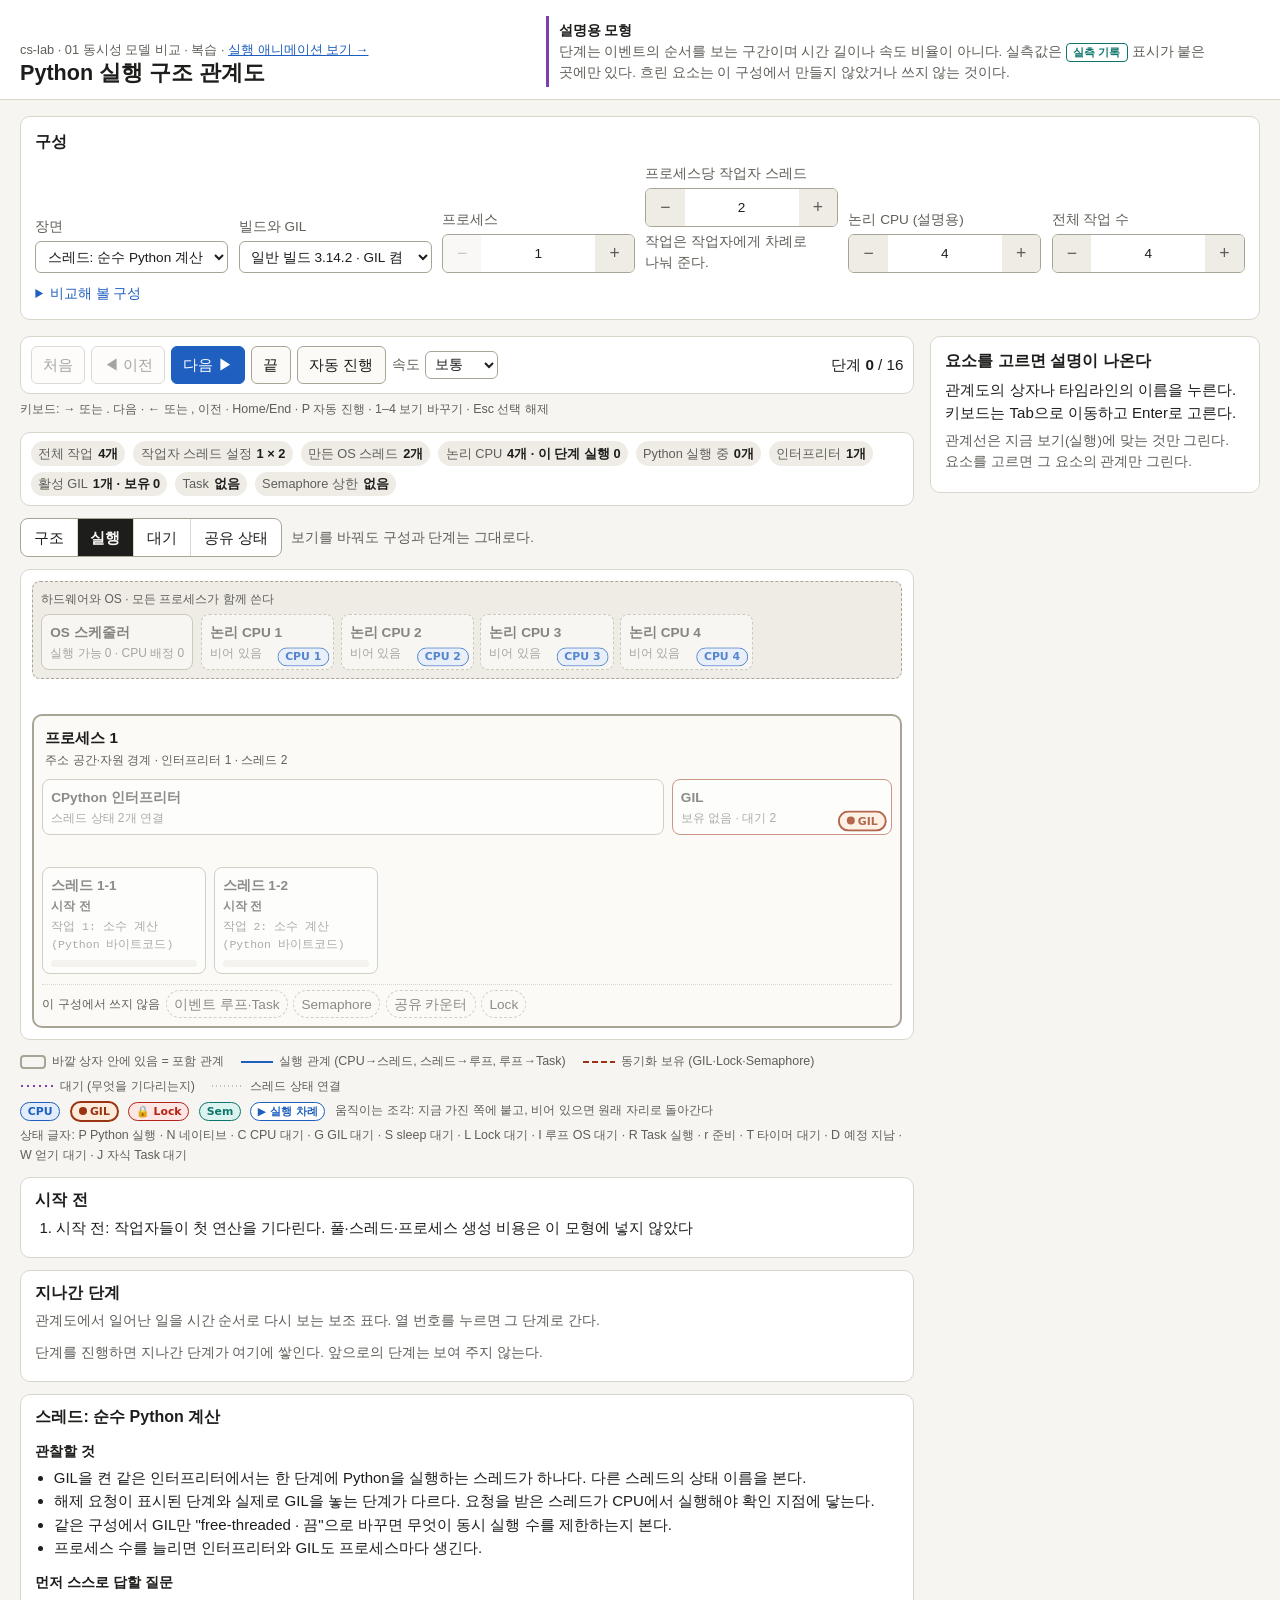
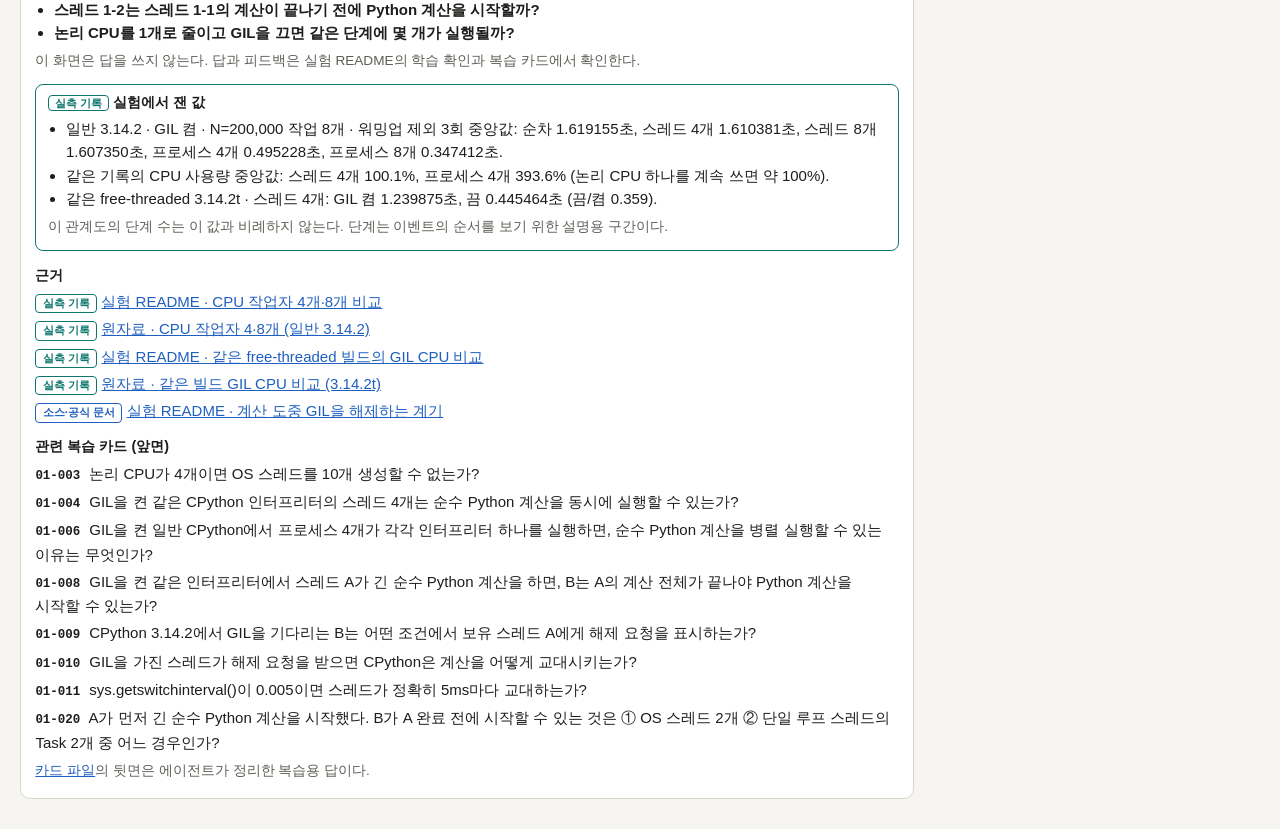
==== docs/01-concurrency-models/index.html @ d63d5c8b "01: 복습 화면을 GitHub Pages로 여는 docs 폴더 추가 - docs/01-concurrency-models/에 세 화면(관계도 시험판, 실행 애니메이션, 자세한 설명" ====
<!doctype html>
<html lang="ko">
<head>
<meta charset="utf-8">
<meta name="viewport" content="width=device-width, initial-scale=1">
<title>Python 실행 구조 관계도</title>
<meta name="description" content="01 동시성 실험 복습용 설명 모형: 프로세스·인터프리터·OS 스레드·논리 CPU·GIL·이벤트 루프·Task·공유 객체·Lock·Semaphore의 관계와 실행·대기 상태">
<link rel="stylesheet" href="styles.css">
</head>
<body data-lens="exec">
<a class="skip" href="#diagramWrap">관계도로 건너뛰기</a>
<header class="top">
  <div>
    <p class="eyebrow">cs-lab · 01 동시성 모델 비교 · 복습 · <a href="viz.html">실행 애니메이션 보기 →</a></p>
    <h1>Python 실행 구조 관계도</h1>
  </div>
  <p class="notice" id="ghost-note"><strong>설명용 모형</strong>단계는 이벤트의 순서를 보는 구간이며 시간 길이나 속도 비율이 아니다. 실측값은 <span class="tag t-measured">실측 기록</span> 표시가 붙은 곳에만 있다. 흐린 요소는 이 구성에서 만들지 않았거나 쓰지 않는 것이다.</p>
</header>

<main class="layout">
  <section class="controls" aria-labelledby="controlsHead">
    <h2 id="controlsHead">구성</h2>
    <label class="field">장면
      <select id="scenario" data-cfg="scenario"></select>
    </label>
    <label class="field">빌드와 GIL
      <select id="gil" data-cfg="gil"></select>
    </label>
    <div class="field num">
      <span id="lbl-processes">프로세스</span>
      <div class="stepper" role="group" aria-labelledby="lbl-processes">
        <button type="button" data-stepper="processes" data-delta="-1" aria-label="프로세스 줄이기">−</button>
        <input id="processes" data-cfg="processes" type="number" inputmode="numeric" aria-labelledby="lbl-processes">
        <button type="button" data-stepper="processes" data-delta="1" aria-label="프로세스 늘리기">+</button>
      </div>
    </div>
    <div class="field num">
      <span id="lbl-threads">프로세스당 작업자 스레드</span>
      <div class="stepper" role="group" aria-labelledby="lbl-threads">
        <button type="button" data-stepper="threads" data-delta="-1" aria-label="스레드 줄이기">−</button>
        <input id="threads" data-cfg="threads" type="number" inputmode="numeric" aria-labelledby="lbl-threads">
        <button type="button" data-stepper="threads" data-delta="1" aria-label="스레드 늘리기">+</button>
      </div>
      <small id="threadsNote" class="muted"></small>
    </div>
    <div class="field num">
      <span id="lbl-cpus">논리 CPU (설명용)</span>
      <div class="stepper" role="group" aria-labelledby="lbl-cpus">
        <button type="button" data-stepper="cpus" data-delta="-1" aria-label="CPU 줄이기">−</button>
        <input id="cpus" data-cfg="cpus" type="number" inputmode="numeric" aria-labelledby="lbl-cpus">
        <button type="button" data-stepper="cpus" data-delta="1" aria-label="CPU 늘리기">+</button>
      </div>
    </div>
    <div class="field num" data-field="jobs">
      <span id="lbl-jobs">전체 작업 수</span>
      <div class="stepper" role="group" aria-labelledby="lbl-jobs">
        <button type="button" data-stepper="jobs" data-delta="-1" aria-label="작업 줄이기">−</button>
        <input id="jobs" data-cfg="jobs" type="number" inputmode="numeric" aria-labelledby="lbl-jobs">
        <button type="button" data-stepper="jobs" data-delta="1" aria-label="작업 늘리기">+</button>
      </div>
    </div>
    <div class="field num" data-field="semaphore">
      <span id="lbl-semaphore">Semaphore 상한</span>
      <div class="stepper" role="group" aria-labelledby="lbl-semaphore">
        <button type="button" data-stepper="semaphore" data-delta="-1" aria-label="상한 줄이기">−</button>
        <input id="semaphore" data-cfg="semaphore" type="number" inputmode="numeric" aria-labelledby="lbl-semaphore">
        <button type="button" data-stepper="semaphore" data-delta="1" aria-label="상한 늘리기">+</button>
      </div>
    </div>
    <label class="field" data-field="loopAction">Task A의 코드
      <select id="loopAction" data-cfg="loopAction"></select>
    </label>
    <label class="field" data-field="lockScope">Lock 범위
      <select id="lockScope" data-cfg="lockScope"></select>
    </label>
    <label class="field check" data-field="yieldBetween">
      <input id="yieldBetween" data-cfg="yieldBetween" type="checkbox"> 읽기와 쓰기 사이에 time.sleep(0)
    </label>
    <details class="presets">
      <summary>비교해 볼 구성</summary>
      <div class="preset-list">
        <button type="button" data-preset='{"scenario":"py","gil":"default-on","processes":1,"threads":2,"jobs":4}'>GIL 켬 · 스레드 2개 · Python 계산</button>
        <button type="button" data-preset='{"scenario":"py","gil":"ft-off","processes":1,"threads":4,"cpus":2,"jobs":4}'>GIL 끔 · 스레드 4개 · CPU 2개</button>
        <button type="button" data-preset='{"scenario":"py","gil":"default-on","processes":2,"threads":1,"jobs":4}'>프로세스 2개 · 각자 GIL</button>
        <button type="button" data-preset='{"scenario":"native","gil":"default-on","threads":3,"cpus":2,"jobs":3}'>네이티브 계산 · CPU 2개</button>
        <button type="button" data-preset='{"scenario":"tsleep","threads":4,"cpus":1,"jobs":8}'>time.sleep() · 스레드 4개 · CPU 1개</button>
        <button type="button" data-preset='{"scenario":"sem","jobs":6,"semaphore":2}'>Task 6개 · Semaphore 2</button>
        <button type="button" data-preset='{"scenario":"loop","loopAction":"blocking"}'>루프 안 time.sleep()</button>
        <button type="button" data-preset='{"scenario":"loop","loopAction":"cpu","gil":"ft-off"}'>GIL 끔 · 루프 안 CPU 계산</button>
        <button type="button" data-preset='{"scenario":"counter","lockScope":"write"}'>카운터 · 쓰기만 Lock</button>
        <button type="button" data-preset='{"scenario":"counter","processes":2,"lockScope":"full"}'>카운터 · 프로세스 2개</button>
      </div>
    </details>
  </section>

  <section class="stage" aria-label="관계도와 진행">
    <div class="playbar" role="group" aria-label="단계 진행">
      <button type="button" id="first" aria-label="처음 단계">처음</button>
      <button type="button" id="prev" aria-label="이전 단계">◀ 이전</button>
      <button type="button" id="next" class="primary" aria-label="다음 단계">다음 ▶</button>
      <button type="button" id="last" aria-label="마지막 단계">끝</button>
      <button type="button" id="play" aria-pressed="false">자동 진행</button>
      <label class="speed">속도
        <select id="speed">
          <option value="1600">느리게</option>
          <option value="900" selected>보통</option>
          <option value="450">빠르게</option>
        </select>
      </label>
      <p class="stepinfo" aria-hidden="true">단계 <b id="stepNum">0</b> / <span id="stepMax">0</span></p>
    </div>
    <p class="keys muted">키보드: → 또는 . 다음 · ← 또는 , 이전 · Home/End · P 자동 진행 · 1–4 보기 바꾸기 · Esc 선택 해제</p>

    <dl class="counts" id="counts" aria-label="개수"></dl>

    <div class="lens-row">
      <div id="lenses" role="group" aria-label="보기">
        <button type="button" data-lens="structure" aria-pressed="false">구조</button>
        <button type="button" data-lens="exec" aria-pressed="true">실행</button>
        <button type="button" data-lens="wait" aria-pressed="false">대기</button>
        <button type="button" data-lens="shared" aria-pressed="false">공유 상태</button>
      </div>
      <p class="muted lens-help">보기를 바꿔도 구성과 단계는 그대로다.</p>
    </div>

    <div class="diagram-wrap" id="diagramWrap" tabindex="-1">
      <div id="diagram"></div>
      <svg id="links" aria-hidden="true"></svg>
      <div id="tokens" aria-hidden="true"></div>
    </div>

    <ul class="legend" aria-label="범례">
      <li><span class="box-sample"></span>바깥 상자 안에 있음 = 포함 관계</li>
      <li><svg width="34" height="10" aria-hidden="true"><path class="rel exec" d="M1,5 L33,5"/></svg>실행 관계 (CPU→스레드, 스레드→루프, 루프→Task)</li>
      <li><svg width="34" height="10" aria-hidden="true"><path class="rel sync" d="M1,5 L33,5"/></svg>동기화 보유 (GIL·Lock·Semaphore)</li>
      <li><svg width="34" height="10" aria-hidden="true"><path class="rel sync wait" d="M1,5 L33,5"/></svg>대기 (무엇을 기다리는지)</li>
      <li><svg width="34" height="10" aria-hidden="true"><path class="rel struct" d="M1,5 L33,5"/></svg>스레드 상태 연결</li>
      <li class="tokens-key"><span class="token tk-cpu static">CPU</span><span class="token tk-gil static">GIL</span><span class="token tk-lock static">🔒 Lock</span><span class="token tk-slot static">Sem</span><span class="token tk-turn static">▶ 실행 차례</span>움직이는 조각: 지금 가진 쪽에 붙고, 비어 있으면 원래 자리로 돌아간다</li>
      <li class="codes">상태 글자: P Python 실행 · N 네이티브 · C CPU 대기 · G GIL 대기 · S sleep 대기 · L Lock 대기 · I 루프 OS 대기 · R Task 실행 · r 준비 · T 타이머 대기 · D 예정 지남 · W 얻기 대기 · J 자식 Task 대기</li>
    </ul>

    <section class="now" aria-labelledby="eventsHead">
      <h2 id="eventsHead">시작 전</h2>
      <ol id="events"></ol>
      <p id="endNote" class="end-note" hidden></p>
    </section>

    <section class="timeline-box" aria-labelledby="tlHead">
      <h2 id="tlHead">지나간 단계</h2>
      <p class="muted">관계도에서 일어난 일을 시간 순서로 다시 보는 보조 표다. 열 번호를 누르면 그 단계로 간다.</p>
      <div id="timeline" class="timeline"></div>
    </section>

    <section class="guide" id="guide" aria-label="장면 안내"></section>
  </section>

  <aside class="details" id="details" aria-label="요소 설명"></aside>
</main>
<p id="live" class="sr" aria-live="polite"></p>
<script src="model.js"></script>
<script src="content.js"></script>
<script src="app.js"></script>
</body>
</html>
---- docs/01-concurrency-models/styles.css ----
:root {
  --bg: #f6f5f1;
  --panel: #ffffff;
  --ink: #1d1d1b;
  --muted: #5f5e58;
  --line: #d9d6cc;
  --line-strong: #a9a596;
  --accent: #1f5fbf;
  --focus: #c2410c;
  --zone: #eeece5;
  --proc: #fbfaf7;
  --run: #1f5fbf;      --run-bg: #e3ecfb;
  --native: #0f766e;   --native-bg: #dcf3ef;
  --cpuwait: #a15c00;  --cpuwait-bg: #fbefd9;
  --gilwait: #7b3fb3;  --gilwait-bg: #f1e7fb;
  --sleep: #4b5563;    --sleep-bg: #e8eaee;
  --lockwait: #b42318; --lockwait-bg: #fde7e4;
  --done: #8b897f;
  --gil: #9a3412;      --gil-bg: #fdebdc;
  --sync: #9a3412;
  --struct: #8b897f;
  --measured: #0f766e;
  --source: #1f5fbf;
  --record: #6b5d00;
  --model: #7b3fb3;
  color-scheme: light;
}
@media (prefers-color-scheme: dark) {
  :root:not([data-theme="light"]) {
    --bg: #161614; --panel: #1f1f1c; --ink: #ecebe6; --muted: #a8a69d; --line: #3a3934; --line-strong: #5d5b53;
    --accent: #7fb0ff; --focus: #fb923c; --zone: #262622; --proc: #1b1b19;
    --run: #8db8ff; --run-bg: #1c2b44; --native: #5eead4; --native-bg: #123630; --cpuwait: #fbbf24; --cpuwait-bg: #3a2c0e;
    --gilwait: #c4a1f0; --gilwait-bg: #2e2140; --sleep: #b6bcc6; --sleep-bg: #2a2d33; --lockwait: #fca5a5; --lockwait-bg: #3d1d1a;
    --done: #8a887f; --gil: #fdba74; --gil-bg: #3b2414; --sync: #fdba74; --struct: #7d7b72;
    --measured: #5eead4; --source: #8db8ff; --record: #e5d36a; --model: #c4a1f0;
    color-scheme: dark;
  }
}
:root[data-theme="dark"] {
  --bg: #161614; --panel: #1f1f1c; --ink: #ecebe6; --muted: #a8a69d; --line: #3a3934; --line-strong: #5d5b53;
  --accent: #7fb0ff; --focus: #fb923c; --zone: #262622; --proc: #1b1b19;
  --run: #8db8ff; --run-bg: #1c2b44; --native: #5eead4; --native-bg: #123630; --cpuwait: #fbbf24; --cpuwait-bg: #3a2c0e;
  --gilwait: #c4a1f0; --gilwait-bg: #2e2140; --sleep: #b6bcc6; --sleep-bg: #2a2d33; --lockwait: #fca5a5; --lockwait-bg: #3d1d1a;
  --done: #8a887f; --gil: #fdba74; --gil-bg: #3b2414; --sync: #fdba74; --struct: #7d7b72;
  --measured: #5eead4; --source: #8db8ff; --record: #e5d36a; --model: #c4a1f0;
  color-scheme: dark;
}

* { box-sizing: border-box; }
[hidden] { display: none !important; }
html { -webkit-text-size-adjust: 100%; }
body {
  margin: 0;
  background: var(--bg);
  color: var(--ink);
  font: 15px/1.55 -apple-system, BlinkMacSystemFont, "Apple SD Gothic Neo", "Pretendard", "Noto Sans KR", "Segoe UI", sans-serif;
  word-break: keep-all;
  overflow-wrap: anywhere;
}
h1, h2, h3 { line-height: 1.3; margin: 0; }
h2 { font-size: 1rem; }
h3 { font-size: .9rem; margin-top: .9rem; }
p { margin: .35rem 0; }
ul, ol { margin: .35rem 0; padding-left: 1.15rem; }
a { color: var(--accent); }
code, pre { font-family: ui-monospace, SFMono-Regular, Menlo, Consolas, monospace; font-size: .8rem; }
pre { background: var(--zone); border: 1px solid var(--line); border-radius: 6px; padding: .6rem .7rem; overflow-x: auto; white-space: pre; }
.muted { color: var(--muted); font-size: .85rem; }
.sr { position: absolute; width: 1px; height: 1px; overflow: hidden; clip: rect(0 0 0 0); white-space: nowrap; }
.skip { position: absolute; left: -999px; top: 0; background: var(--panel); padding: .4rem .7rem; z-index: 10; }
.skip:focus { left: 8px; }
button, select, input { font: inherit; color: inherit; }
button { cursor: pointer; }
:focus-visible { outline: 3px solid var(--focus); outline-offset: 2px; }

.top {
  display: grid; grid-template-columns: minmax(0, 1fr) minmax(0, 1.4fr); gap: 1rem; align-items: end;
  padding: 1rem 1.25rem .75rem; border-bottom: 1px solid var(--line); background: var(--panel);
}
.eyebrow { margin: 0; color: var(--muted); font-size: .8rem; }
.top h1 { font-size: 1.35rem; }
.notice { margin: 0; font-size: .85rem; color: var(--muted); border-left: 3px solid var(--model); padding: .25rem .6rem; }
.notice strong { display: block; color: var(--ink); }

.layout {
  display: grid; grid-template-columns: 250px minmax(0, 1fr) 360px; gap: 1rem;
  padding: 1rem 1.25rem 2rem; align-items: start;
}
.controls, .details, .stage > section, .playbar, .counts, .diagram-wrap {
  background: var(--panel); border: 1px solid var(--line); border-radius: 10px;
}
.controls { padding: .9rem; position: sticky; top: .75rem; display: grid; gap: .65rem; }
.field { display: grid; gap: .25rem; font-size: .85rem; color: var(--muted); }
.field select { width: 100%; padding: .4rem .45rem; border: 1px solid var(--line-strong); border-radius: 6px; background: var(--panel); color: var(--ink); }
.field.check { display: flex; align-items: center; gap: .45rem; color: var(--ink); }
.field.check input { width: 1.1rem; height: 1.1rem; }
.stepper { display: grid; grid-template-columns: 2.4rem minmax(0, 1fr) 2.4rem; border: 1px solid var(--line-strong); border-radius: 6px; overflow: hidden; }
.stepper button { border: 0; background: var(--zone); min-height: 2.3rem; font-size: 1.1rem; }
.stepper button:disabled { opacity: .35; cursor: default; }
.stepper input { border: 0; text-align: center; background: var(--panel); color: var(--ink); min-width: 0; -moz-appearance: textfield; }
.stepper input::-webkit-inner-spin-button { -webkit-appearance: none; }
.presets summary { cursor: pointer; font-size: .85rem; color: var(--accent); }
.preset-list { display: grid; gap: .3rem; margin-top: .4rem; }
.preset-list button { text-align: left; border: 1px solid var(--line); background: var(--proc); border-radius: 6px; padding: .35rem .5rem; font-size: .8rem; }

.stage { display: grid; gap: .75rem; min-width: 0; }
.playbar { display: flex; flex-wrap: wrap; gap: .4rem; align-items: center; padding: .55rem .6rem; }
.playbar button { border: 1px solid var(--line-strong); background: var(--proc); border-radius: 6px; padding: .4rem .7rem; min-height: 2.4rem; }
.playbar button.primary { background: var(--accent); color: #fff; border-color: var(--accent); }
:root[data-theme="dark"] .playbar button.primary { color: #111; }
@media (prefers-color-scheme: dark) { :root:not([data-theme="light"]) .playbar button.primary { color: #111; } }
.playbar button:disabled { opacity: .4; cursor: default; }
.playbar button[aria-pressed="true"] { background: var(--cpuwait-bg); border-color: var(--cpuwait); }
.speed { display: flex; align-items: center; gap: .3rem; font-size: .85rem; color: var(--muted); }
.speed select { padding: .3rem; border-radius: 6px; border: 1px solid var(--line-strong); background: var(--panel); color: var(--ink); }
.stepinfo { margin: 0 0 0 auto; font-size: .95rem; }
.keys { margin: -.35rem 0 0; font-size: .78rem; }

.counts { display: flex; flex-wrap: wrap; gap: .35rem .5rem; margin: 0; padding: .55rem .6rem; }
.count { display: flex; gap: .3rem; align-items: baseline; padding: .15rem .45rem; border-radius: 999px; background: var(--zone); font-size: .8rem; }
.count dt { color: var(--muted); }
.count dd { margin: 0; font-weight: 600; }

.lens-row { display: flex; flex-wrap: wrap; align-items: center; gap: .6rem; }
#lenses { display: inline-flex; border: 1px solid var(--line-strong); border-radius: 8px; overflow: hidden; background: var(--panel); }
#lenses button { border: 0; border-right: 1px solid var(--line); background: transparent; padding: .4rem .8rem; min-height: 2.3rem; }
#lenses button:last-child { border-right: 0; }
#lenses button[aria-pressed="true"] { background: var(--ink); color: var(--bg); font-weight: 600; }
.lens-help { margin: 0; }

.diagram-wrap { position: relative; padding: .7rem; overflow: hidden; }
#links { position: absolute; inset: 0; pointer-events: none; overflow: visible; }
.zone-label { font-size: .75rem; color: var(--muted); margin-bottom: .35rem; }
.hw { border: 1px dashed var(--line-strong); border-radius: 8px; padding: .5rem; background: var(--zone); }
.hw-row { display: flex; flex-wrap: wrap; gap: .5rem; align-items: stretch; }
.cpu-row { display: grid; grid-template-columns: repeat(auto-fill, minmax(118px, 1fr)); gap: .4rem; flex: 1 1 360px; }
.procs { display: grid; gap: .8rem; margin-top: 2.2rem; grid-template-columns: repeat(auto-fit, minmax(300px, 1fr)); }
.procs-1 { grid-template-columns: 1fr; }
.proc { border: 2px solid var(--line-strong); border-radius: 10px; background: var(--proc); padding: .5rem; position: relative; }
.proc-body { display: grid; gap: .6rem; margin-top: .5rem; }
.runtime-row { display: flex; flex-wrap: wrap; gap: .5rem; }
.threads { display: grid; grid-template-columns: repeat(auto-fill, minmax(150px, 1fr)); gap: .45rem; margin-top: 1.4rem; }
.loop-box, .shared-box { border: 1px dashed var(--line-strong); border-radius: 8px; padding: .45rem; display: grid; gap: .45rem; margin-top: 1rem; }
.tasks { display: grid; grid-template-columns: repeat(auto-fill, minmax(150px, 1fr)); gap: .4rem; }
.shared-box { grid-template-columns: repeat(auto-fit, minmax(180px, 1fr)); }
.ghost-row { display: flex; flex-wrap: wrap; gap: .35rem; align-items: center; padding-top: .35rem; border-top: 1px dotted var(--line); }
.ghost-label { font-size: .75rem; color: var(--muted); }

.el {
  position: relative; z-index: 1;
  display: grid; gap: .1rem; text-align: left; align-content: start;
  border: 1.5px solid var(--line-strong); border-radius: 8px; background: var(--panel);
  padding: .4rem .5rem; min-height: 2.6rem; color: var(--ink);
  transition: opacity .2s, box-shadow .2s, border-color .2s;
}
.reduce-motion .el { transition: none; }
.el-type { font-weight: 650; font-size: .85rem; display: flex; gap: .35rem; align-items: center; }
.el-sub { font-size: .75rem; color: var(--muted); }
.el-sub.op { font-family: ui-monospace, SFMono-Regular, Menlo, monospace; font-size: .72rem; }
.el-state { font-size: .78rem; font-weight: 600; }
.code { display: inline-grid; place-items: center; min-width: 1.25rem; height: 1.25rem; border-radius: 4px; background: var(--zone); font-family: ui-monospace, Menlo, monospace; font-size: .75rem; }
.code:empty { display: none; }
.badges { display: flex; flex-wrap: wrap; gap: .2rem; margin-top: .15rem; }
.badge { font-size: .68rem; padding: 0 .35rem; border-radius: 999px; border: 1px solid currentColor; }
.b-cpu { color: var(--run); }
.b-gil { color: var(--gil); background: var(--gil-bg); }
.b-req { color: var(--lockwait); border-style: dashed; }
.b-loop { color: var(--muted); }
.b-sem { color: var(--native); }
.proc-head { width: 100%; border: 0; background: transparent; padding: .1rem .2rem; min-height: auto; }
.proc-head .el-type { font-size: .95rem; }
.sched { min-width: 150px; }
.cpu.busy { border-color: var(--run); background: var(--run-bg); }
.cpu.idle { border-style: dashed; }
.interp { flex: 1 1 200px; }
.gil { flex: 0 1 220px; border-color: var(--gil); }
.gil.held { background: var(--gil-bg); }
.loop { border-color: var(--native); }
.sem { border-color: var(--native); }
.counter { border-color: var(--accent); }
.counter.wrong { border-color: var(--lockwait); background: var(--lockwait-bg); }
.lock { border-color: var(--sync); }
.lock.held { background: var(--gil-bg); }

.act-run-py { border-color: var(--run); background: var(--run-bg); }
.act-run-py .el-state, .act-run-py .code { color: var(--run); }
.act-run-native { border-color: var(--native); background: var(--native-bg); }
.act-run-native .el-state { color: var(--native); }
.act-cpu-wait { border-color: var(--cpuwait); border-style: dashed; }
.act-cpu-wait .el-state { color: var(--cpuwait); }
.act-gil-wait { border-color: var(--gilwait); border-style: dashed; background: var(--gilwait-bg); }
.act-gil-wait .el-state { color: var(--gilwait); }
.act-os-sleep, .act-loop-idle { border-color: var(--sleep); border-style: dotted; background: var(--sleep-bg); }
.act-lock-wait { border-color: var(--lockwait); border-style: dashed; background: var(--lockwait-bg); }
.act-lock-wait .el-state { color: var(--lockwait); }
.act-done { opacity: .6; }
.task { border-radius: 14px; }
.st-running { border-color: var(--run); background: var(--run-bg); }
.st-ready { border-color: var(--cpuwait); border-style: dashed; }
.st-wait-timer, .st-wait-children { border-style: dotted; background: var(--sleep-bg); }
.st-timer-due { border-color: var(--lockwait); border-style: dashed; background: var(--lockwait-bg); }
.st-wait-sem { border-color: var(--gilwait); border-style: dashed; background: var(--gilwait-bg); }
.st-done { opacity: .6; }
.ghost, .pending { opacity: .42; border-style: dashed; background: transparent; }
.ghost.mini { min-height: auto; padding: .15rem .45rem; border-radius: 999px; }
.ghost .el-type, .pending .el-type { font-weight: 500; }

.el.is-selected { box-shadow: 0 0 0 3px var(--focus); opacity: 1; }
.el.is-related { box-shadow: 0 0 0 2px var(--accent); opacity: 1; }
body[data-lens="exec"] #diagram .el:not(.lens-focus):not(.is-selected):not(.is-related):not(.proc-head),
body[data-lens="wait"] #diagram .el:not(.lens-focus):not(.is-selected):not(.is-related):not(.proc-head),
body[data-lens="shared"] #diagram .el:not(.lens-focus):not(.is-selected):not(.is-related):not(.proc-head) { opacity: .5; }
body[data-lens] #diagram .ghost:not(.is-selected) { opacity: .32; }
.lens-focus { box-shadow: 0 1px 0 0 var(--line-strong), 0 0 0 1px var(--ink); }
body[data-lens="structure"] .proc { border-width: 3px; }
body[data-lens="structure"] .proc::after { content: "포함: 인터프리터 · GIL · 스레드 · (루프·Task) · 공유 객체"; position: absolute; right: .6rem; top: .55rem; font-size: .7rem; color: var(--muted); }

.rel { fill: none; stroke-width: 2; }
.rel.exec { stroke: var(--run); }
.rel.sync { stroke: var(--sync); stroke-dasharray: 6 3; }
.rel.wait { stroke-dasharray: 2 4; stroke-width: 2; }
.rel.exec.wait { stroke: var(--cpuwait); }
.rel.sync.wait { stroke: var(--gilwait); }
.rel.struct { stroke: var(--struct); stroke-width: 1.2; stroke-dasharray: 1 3; }
.rel.access { stroke: var(--accent); stroke-width: 1.3; stroke-dasharray: 4 3; }
.mk path { fill: var(--muted); }
.mk.exec path { fill: var(--run); }
.mk.sync path { fill: var(--sync); }
.mk.access path { fill: var(--accent); }

.legend { list-style: none; padding: 0; margin: 0; display: flex; flex-wrap: wrap; gap: .3rem 1rem; font-size: .78rem; color: var(--muted); }
.legend li { display: flex; align-items: center; gap: .35rem; }
.legend .codes { flex-basis: 100%; }
.box-sample { width: 26px; height: 14px; border: 2px solid var(--line-strong); border-radius: 4px; display: inline-block; }

.now, .timeline-box, .guide { padding: .75rem .9rem; }
#events { padding-left: 1.3rem; }
.ev { margin: .15rem 0; }
.ev-gil-request, .ev-lost, .ev-late, .ev-thread-block { font-weight: 600; }
.ev-lost, .ev-late { color: var(--lockwait); }
.ev-links { display: inline-flex; flex-wrap: wrap; gap: .25rem; }
.link-btn { border: 0; background: none; color: var(--accent); text-decoration: underline; padding: 0; font-size: .85em; text-align: left; }
.end-note { margin-top: .5rem; padding: .45rem .6rem; border-radius: 6px; background: var(--zone); font-size: .88rem; }

.timeline { overflow-x: auto; max-width: 100%; }
.timeline table { border-collapse: collapse; font-size: .75rem; }
.timeline th, .timeline td { border: 1px solid var(--line); padding: 0; text-align: center; min-width: 1.7rem; height: 1.7rem; }
.timeline th[scope="row"] { text-align: left; padding: 0 .45rem; white-space: nowrap; position: sticky; left: 0; background: var(--panel); z-index: 1; }
.timeline thead th { background: var(--zone); }
.timeline .col-btn { border: 0; background: none; width: 100%; height: 100%; font-size: .72rem; color: var(--muted); }
.timeline th.now .col-btn, .timeline td.now { outline: 2px solid var(--focus); outline-offset: -2px; }
.timeline td { font-family: ui-monospace, Menlo, monospace; }
.timeline tr.sel th[scope="row"] { background: var(--gil-bg); }
.c-run-py { background: var(--run-bg); color: var(--run); }
.c-run-native { background: var(--native-bg); color: var(--native); }
.c-cpu-wait { color: var(--cpuwait); }
.c-gil-wait { background: var(--gilwait-bg); color: var(--gilwait); }
.c-os-sleep, .c-loop-idle { background: var(--sleep-bg); color: var(--sleep); }
.c-lock-wait { background: var(--lockwait-bg); color: var(--lockwait); }
.c-done { color: var(--done); }
.c-gil { background: var(--gil-bg); color: var(--gil); font-size: .68rem; }
.c-t-running { background: var(--run-bg); color: var(--run); }
.c-t-timer-due { background: var(--lockwait-bg); color: var(--lockwait); }
.c-t-wait-timer, .c-t-wait-children { background: var(--sleep-bg); }
.c-t-wait-sem { background: var(--gilwait-bg); }
.task-row th[scope="row"] { font-style: italic; }

.guide h2 { font-size: 1rem; }
.guide .questions li { font-weight: 600; }
.measured { margin-top: .8rem; border: 1px solid var(--measured); border-radius: 8px; padding: .5rem .7rem; }
.measured h3 { margin-top: 0; }
.tag { display: inline-block; font-size: .7rem; font-weight: 600; padding: 0 .4rem; border-radius: 4px; border: 1px solid currentColor; white-space: nowrap; }
.t-measured { color: var(--measured); }
.t-source { color: var(--source); }
.t-record { color: var(--record); }
.t-model { color: var(--model); }
.evidence, .cards, .conn { list-style: none; padding-left: 0; }
.evidence li, .cards li, .conn li { margin: .25rem 0; }
.cards b { font-family: ui-monospace, Menlo, monospace; font-size: .78rem; margin-right: .3rem; }

.details { padding: .9rem; position: sticky; top: .75rem; max-height: calc(100vh - 1.5rem); overflow-y: auto; }
.details-head { display: flex; justify-content: space-between; gap: .5rem; align-items: start; }
.details .kind { margin: 0; color: var(--muted); font-size: .78rem; }
.details h2 { font-size: 1.1rem; }
.use { display: inline-block; margin: .3rem 0 0; font-size: .75rem; padding: 0 .45rem; border-radius: 999px; }
.use.on { background: var(--native-bg); color: var(--native); }
.use.off { background: var(--zone); color: var(--muted); border: 1px dashed var(--line-strong); }
.why { border-left: 3px solid var(--line-strong); padding-left: .6rem; margin-top: .6rem; }
.nowbox { background: var(--zone); border-radius: 8px; padding: .3rem .6rem .4rem; margin-top: .7rem; }
.nowbox h3 { margin-top: .3rem; }
.close { border: 1px solid var(--line-strong); background: var(--proc); border-radius: 6px; padding: .3rem .6rem; min-height: 2.2rem; }
.sheet-nav { display: flex; gap: .3rem; }
.sheet-nav [data-nav] { display: none; }
.details-empty h2 { font-size: 1rem; }

@media (max-width: 1280px) {
  .layout { grid-template-columns: minmax(0, 1fr) 330px; }
  .controls { grid-column: 1 / -1; position: static; grid-template-columns: repeat(auto-fill, minmax(190px, 1fr)); align-items: end; }
  .controls h2, .presets { grid-column: 1 / -1; }
  .preset-list { grid-template-columns: repeat(auto-fill, minmax(210px, 1fr)); }
}
@media (max-width: 900px) {
  .top { grid-template-columns: 1fr; padding: .8rem 16px; }
  .layout { grid-template-columns: minmax(0, 1fr); padding: .75rem 16px 6rem; }
  .details { display: none; }
  body.sheet-open .details {
    display: block; position: fixed; left: 0; right: 0; bottom: 0; top: auto; z-index: 20;
    max-height: 62vh; border-radius: 14px 14px 0 0; box-shadow: 0 -8px 30px rgba(0, 0, 0, .25);
  }
  .sheet-nav [data-nav] { display: inline-block; }
  .procs { grid-template-columns: minmax(0, 1fr); }
  .stepinfo { margin-left: 0; flex-basis: 100%; }
}
@media (max-width: 480px) {
  body { font-size: 14px; }
  .controls { grid-template-columns: minmax(0, 1fr); }
  .threads, .tasks { grid-template-columns: repeat(auto-fill, minmax(130px, 1fr)); }
  .cpu-row { grid-template-columns: repeat(2, minmax(0, 1fr)); flex-basis: 100%; }
  .sched { flex-basis: 100%; }
  .playbar button { padding: .4rem .5rem; }
  body[data-lens="structure"] .proc::after { position: static; display: block; margin-top: .2rem; }
}
@media (prefers-reduced-motion: reduce) { .el { transition: none; } }

/* ---------- 움직이는 조각 ---------- */
#tokens { position: absolute; inset: 0; pointer-events: none; z-index: 3; }
.token {
  position: absolute; left: 0; top: 0; z-index: 2;
  display: inline-flex; align-items: center; gap: .2rem;
  padding: .12rem .42rem; border-radius: 999px; border: 1.5px solid currentColor;
  font: 700 .68rem/1.2 system-ui, sans-serif; white-space: nowrap;
  box-shadow: 0 2px 6px rgb(0 0 0 / .18);
  transition: transform var(--move, 500ms) cubic-bezier(.45, .05, .25, 1), opacity .25s;
  will-change: transform;
}
.token.static { position: static; box-shadow: none; margin-right: .25rem; }
.token.no-move { transition: none; }
.token.pop { animation: tk-pop .35s ease-out; }
.token.at-home { opacity: .75; box-shadow: none; }
.tk-cpu { color: var(--run); background: var(--run-bg); }
.tk-gil { color: var(--gil); background: var(--gil-bg); border-width: 2px; z-index: 4; }
.tk-gil::before { content: ''; width: .5rem; height: .5rem; border-radius: 50%; background: currentColor; }
.tk-gil.tk-req { animation: tk-shake .5s ease-in-out infinite; }
.tk-gil.tk-req::after { content: '요청 받음'; font-weight: 600; font-size: .6rem; }
.tk-lock { color: var(--lockwait); background: var(--lockwait-bg); }
.tk-slot { color: var(--native); background: var(--native-bg); }
.tk-turn { color: var(--accent); background: var(--panel); }
.tk-turn.tk-stuck { color: var(--sleep); border-style: dashed; }

.flight {
  position: absolute; left: 0; top: 0; z-index: 5;
  padding: .15rem .5rem; border-radius: .4rem;
  font: 700 .72rem/1.2 system-ui, sans-serif; white-space: nowrap;
  color: #fff; background: var(--accent); box-shadow: 0 3px 10px rgb(0 0 0 / .25);
}
.fl-read { background: var(--native); }
.fl-write { background: var(--run); }
.fl-lost { background: var(--lockwait); }
.fl-req { background: var(--gilwait); }
.fl-sleep { background: var(--sleep); }
.fl-spawn { background: var(--model); }
:root[data-theme="dark"] .flight { color: #111; }
@media (prefers-color-scheme: dark) { :root:not([data-theme="light"]) .flight { color: #111; } }

/* 진행 막대: 끝낸 단위 / 전체 단위 */
.prog { display: block; height: .4rem; margin-top: .3rem; border-radius: 999px; background: var(--zone); overflow: hidden; }
.prog i { display: block; height: 100%; background: var(--run); border-radius: inherit; transition: width var(--move, 500ms) linear; }
.act-run-native .prog i { background: var(--native); }
.act-run-py .prog i, .act-run-native .prog i {
  background-image: linear-gradient(45deg, rgb(255 255 255 / .35) 25%, transparent 25% 50%, rgb(255 255 255 / .35) 50% 75%, transparent 75%);
  background-size: .8rem .8rem; animation: stripes .6s linear infinite;
}

/* 상태별 계속 움직이는 표시: 실행은 흐르고, 대기는 점선이 돈다 */
#diagram .thread.act-run-py, #diagram .thread.act-run-native, #diagram .task.st-running { position: relative; }
#diagram .thread.act-run-py::after, #diagram .thread.act-run-native::after, #diagram .task.st-running::after {
  content: ''; position: absolute; left: 0; right: 0; bottom: 0; height: 3px;
  background: linear-gradient(90deg, transparent, currentColor, transparent); background-size: 50% 100%; background-repeat: no-repeat;
  animation: sweep 1s linear infinite; color: var(--run);
}
#diagram .thread.act-run-native::after { color: var(--native); }
#diagram .cpu.busy { animation: hum 1.2s ease-in-out infinite; }
#diagram .thread.act-gil-wait, #diagram .thread.act-lock-wait, #diagram .thread.act-cpu-wait,
#diagram .task.st-wait-sem, #diagram .task.st-ready, #diagram .task.st-timer-due { border-style: dashed; animation: wait-dash 1.4s ease-in-out infinite; }
#diagram .thread.act-os-sleep .el-type::after, #diagram .thread.act-loop-idle .el-type::after { content: ' z'; animation: zz 1.6s steps(3) infinite; color: var(--sleep); }
#diagram .task.st-wait-timer .el-type::after { content: ' ⏱'; display: inline-block; animation: tick 1s steps(4) infinite; }
.b-cpu, .b-gil { position: absolute; width: 1px; height: 1px; overflow: hidden; clip: rect(0 0 0 0); }

@keyframes tk-pop { from { opacity: 0; } to { opacity: 1; } }
@keyframes tk-shake { 0%, 100% { margin-left: 0; } 25% { margin-left: -2px; } 75% { margin-left: 2px; } }
@keyframes stripes { to { background-position: .8rem 0; } }
@keyframes sweep { from { background-position: -100% 0; } to { background-position: 200% 0; } }
@keyframes hum { 50% { box-shadow: 0 0 0 3px var(--run-bg); } }
@keyframes wait-dash { 50% { border-color: var(--line-strong); } }
@keyframes zz { from { opacity: .3; } to { opacity: 1; } }
@keyframes tick { to { transform: rotate(360deg); } }

.reduce-motion .token, .reduce-motion .prog i { transition: none; }
.reduce-motion #diagram *, .reduce-motion #diagram *::after, .reduce-motion .token { animation: none !important; }
@media (prefers-reduced-motion: reduce) {
  .token, .prog i { transition: none; }
  #diagram *, #diagram *::after, .token { animation: none !important; }
}
.big-num { display: block; font: 800 1.35rem/1.2 ui-monospace, Menlo, monospace; margin: .15rem 0; }
.big-num.bump { animation: bump .6s ease-out; }
.counter.wrong .big-num { color: var(--lockwait); }
@keyframes bump { 0% { transform: scale(1); } 30% { transform: scale(1.35); color: var(--run); } 100% { transform: scale(1); } }
.big-num { transform-origin: left center; }
.legend li.tokens-key { flex-wrap: wrap; row-gap: .25rem; }
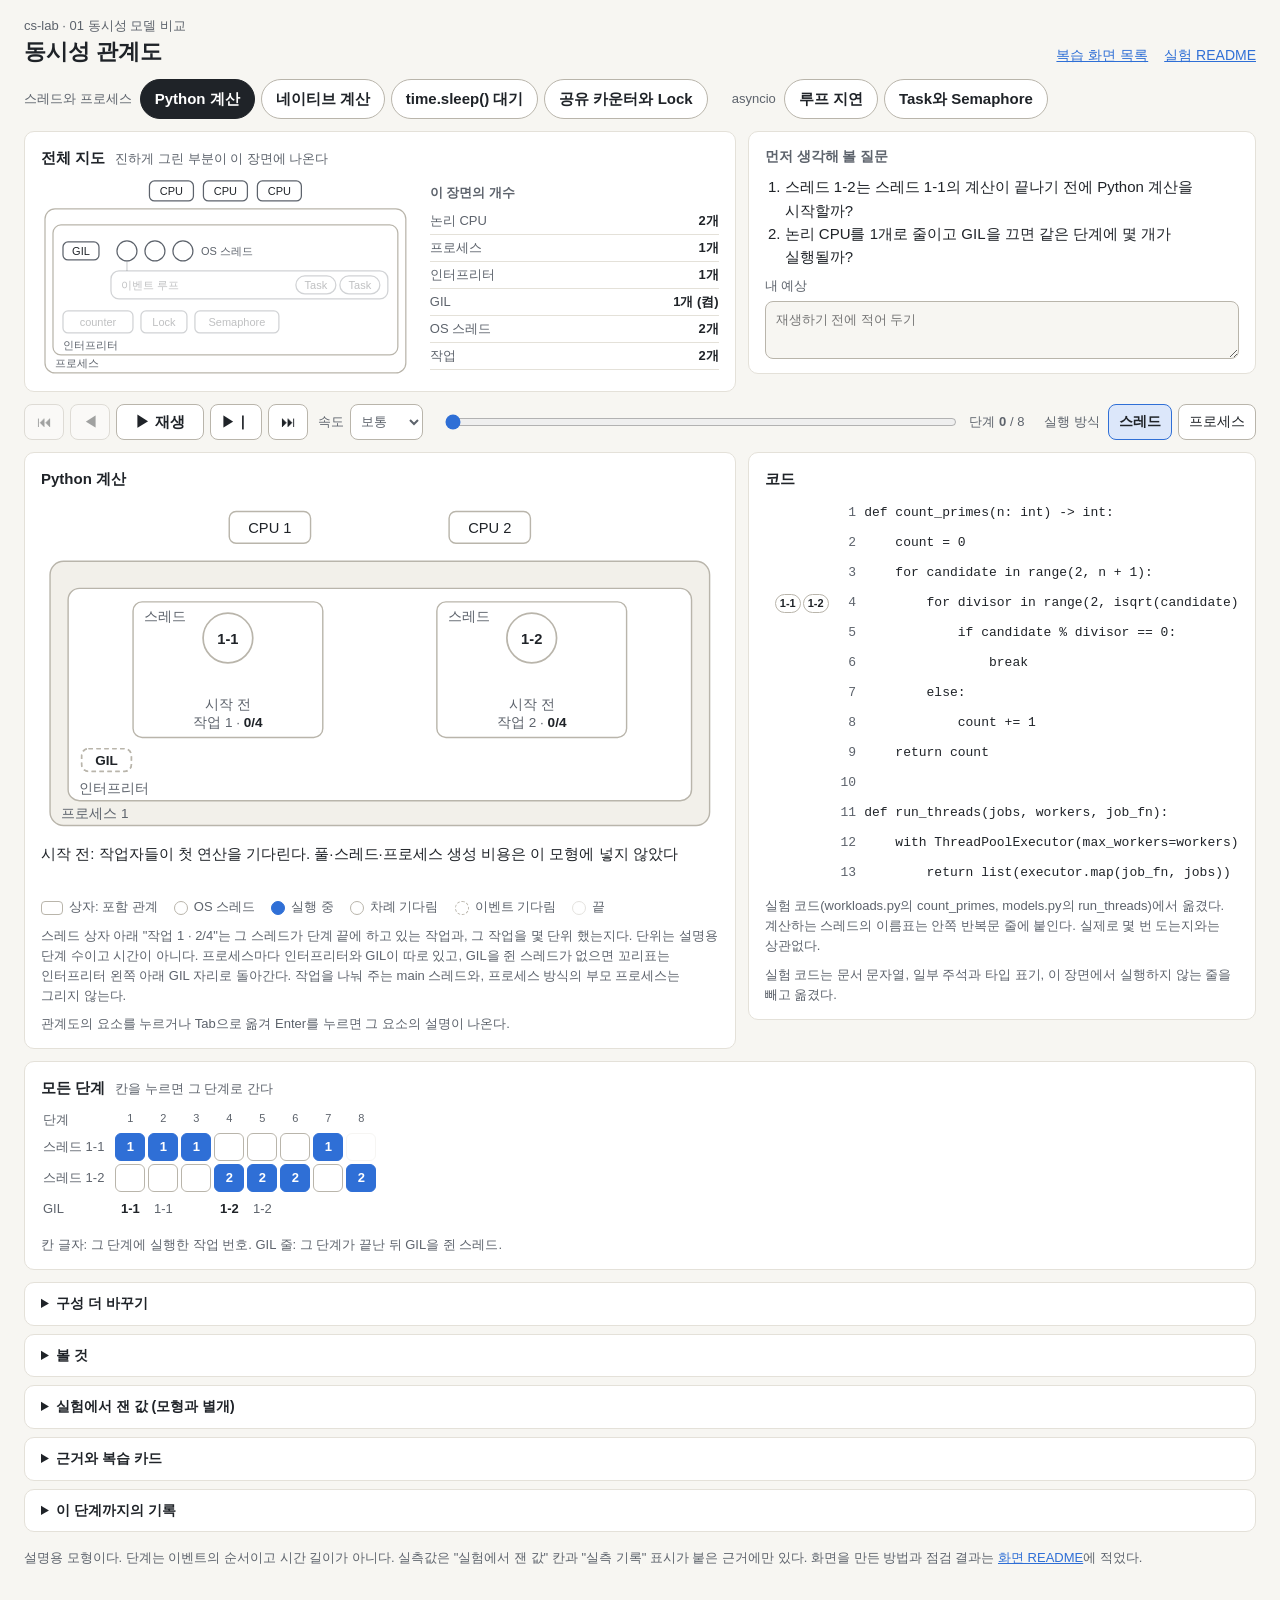
==== commit cb1abfac: "01: 복습 화면을 동시성 관계도 한 페이지로 합침 - 실행 애니메이션(viz.html)과 자세한 설명 화면(옛 index.html)에만 있던   장면 셋(Python 계산, 네이" ====
--- a/docs/01-concurrency-models/index.html
+++ b/docs/01-concurrency-models/index.html
@@ -3,162 +3,139 @@
 <head>
 <meta charset="utf-8">
 <meta name="viewport" content="width=device-width, initial-scale=1">
-<title>Python 실행 구조 관계도</title>
-<meta name="description" content="01 동시성 실험 복습용 설명 모형: 프로세스·인터프리터·OS 스레드·논리 CPU·GIL·이벤트 루프·Task·공유 객체·Lock·Semaphore의 관계와 실행·대기 상태">
-<link rel="stylesheet" href="styles.css">
+<title>동시성 관계도</title>
+<meta name="description" content="01 동시성 실험 복습 화면: 전체 지도 하나와 장면별 관계도(Python 계산, 네이티브 계산, time.sleep() 대기, 공유 카운터와 Lock, 루프 지연, Task와 Semaphore)로 같은 모형이 장면마다 어떻게 움직이는지 보여 주는 설명용 화면">
+<link rel="stylesheet" href="board.css">
 </head>
-<body data-lens="exec">
-<a class="skip" href="#diagramWrap">관계도로 건너뛰기</a>
+<body>
 <header class="top">
   <div>
-    <p class="eyebrow">cs-lab · 01 동시성 모델 비교 · 복습 · <a href="viz.html">실행 애니메이션 보기 →</a></p>
-    <h1>Python 실행 구조 관계도</h1>
+    <p class="crumb">cs-lab · 01 동시성 모델 비교</p>
+    <h1>동시성 관계도</h1>
   </div>
-  <p class="notice" id="ghost-note"><strong>설명용 모형</strong>단계는 이벤트의 순서를 보는 구간이며 시간 길이나 속도 비율이 아니다. 실측값은 <span class="tag t-measured">실측 기록</span> 표시가 붙은 곳에만 있다. 흐린 요소는 이 구성에서 만들지 않았거나 쓰지 않는 것이다.</p>
+  <nav class="links" aria-label="관련 문서">
+    <a href="../index.html">복습 화면 목록</a>
+    <a href="https://github.com/joowankim/cs-lab/blob/main/experiments/01-concurrency-models/README.md">실험 README</a>
+  </nav>
 </header>
 
-<main class="layout">
-  <section class="controls" aria-labelledby="controlsHead">
-    <h2 id="controlsHead">구성</h2>
-    <label class="field">장면
-      <select id="scenario" data-cfg="scenario"></select>
-    </label>
-    <label class="field">빌드와 GIL
-      <select id="gil" data-cfg="gil"></select>
-    </label>
-    <div class="field num">
-      <span id="lbl-processes">프로세스</span>
-      <div class="stepper" role="group" aria-labelledby="lbl-processes">
-        <button type="button" data-stepper="processes" data-delta="-1" aria-label="프로세스 줄이기">−</button>
-        <input id="processes" data-cfg="processes" type="number" inputmode="numeric" aria-labelledby="lbl-processes">
-        <button type="button" data-stepper="processes" data-delta="1" aria-label="프로세스 늘리기">+</button>
+<div id="scenes" class="scenes" role="group" aria-label="장면"></div>
+
+<div class="overview">
+  <section class="pane map-pane" aria-labelledby="mapTitle">
+    <h2 id="mapTitle">전체 지도 <span class="muted">진하게 그린 부분이 이 장면에 나온다</span></h2>
+    <div class="map-body">
+      <div id="mapWrap" class="map-wrap"><svg id="map" role="img" aria-label="전체 지도"></svg></div>
+      <div class="counts-box">
+        <h3>이 장면의 개수</h3>
+        <dl id="counts" class="counts"></dl>
       </div>
     </div>
-    <div class="field num">
-      <span id="lbl-threads">프로세스당 작업자 스레드</span>
-      <div class="stepper" role="group" aria-labelledby="lbl-threads">
-        <button type="button" data-stepper="threads" data-delta="-1" aria-label="스레드 줄이기">−</button>
-        <input id="threads" data-cfg="threads" type="number" inputmode="numeric" aria-labelledby="lbl-threads">
-        <button type="button" data-stepper="threads" data-delta="1" aria-label="스레드 늘리기">+</button>
-      </div>
-      <small id="threadsNote" class="muted"></small>
-    </div>
-    <div class="field num">
-      <span id="lbl-cpus">논리 CPU (설명용)</span>
-      <div class="stepper" role="group" aria-labelledby="lbl-cpus">
-        <button type="button" data-stepper="cpus" data-delta="-1" aria-label="CPU 줄이기">−</button>
-        <input id="cpus" data-cfg="cpus" type="number" inputmode="numeric" aria-labelledby="lbl-cpus">
-        <button type="button" data-stepper="cpus" data-delta="1" aria-label="CPU 늘리기">+</button>
-      </div>
-    </div>
-    <div class="field num" data-field="jobs">
-      <span id="lbl-jobs">전체 작업 수</span>
-      <div class="stepper" role="group" aria-labelledby="lbl-jobs">
-        <button type="button" data-stepper="jobs" data-delta="-1" aria-label="작업 줄이기">−</button>
-        <input id="jobs" data-cfg="jobs" type="number" inputmode="numeric" aria-labelledby="lbl-jobs">
-        <button type="button" data-stepper="jobs" data-delta="1" aria-label="작업 늘리기">+</button>
-      </div>
-    </div>
-    <div class="field num" data-field="semaphore">
-      <span id="lbl-semaphore">Semaphore 상한</span>
-      <div class="stepper" role="group" aria-labelledby="lbl-semaphore">
-        <button type="button" data-stepper="semaphore" data-delta="-1" aria-label="상한 줄이기">−</button>
-        <input id="semaphore" data-cfg="semaphore" type="number" inputmode="numeric" aria-labelledby="lbl-semaphore">
-        <button type="button" data-stepper="semaphore" data-delta="1" aria-label="상한 늘리기">+</button>
-      </div>
-    </div>
-    <label class="field" data-field="loopAction">Task A의 코드
-      <select id="loopAction" data-cfg="loopAction"></select>
-    </label>
-    <label class="field" data-field="lockScope">Lock 범위
-      <select id="lockScope" data-cfg="lockScope"></select>
-    </label>
-    <label class="field check" data-field="yieldBetween">
-      <input id="yieldBetween" data-cfg="yieldBetween" type="checkbox"> 읽기와 쓰기 사이에 time.sleep(0)
-    </label>
-    <details class="presets">
-      <summary>비교해 볼 구성</summary>
-      <div class="preset-list">
-        <button type="button" data-preset='{"scenario":"py","gil":"default-on","processes":1,"threads":2,"jobs":4}'>GIL 켬 · 스레드 2개 · Python 계산</button>
-        <button type="button" data-preset='{"scenario":"py","gil":"ft-off","processes":1,"threads":4,"cpus":2,"jobs":4}'>GIL 끔 · 스레드 4개 · CPU 2개</button>
-        <button type="button" data-preset='{"scenario":"py","gil":"default-on","processes":2,"threads":1,"jobs":4}'>프로세스 2개 · 각자 GIL</button>
-        <button type="button" data-preset='{"scenario":"native","gil":"default-on","threads":3,"cpus":2,"jobs":3}'>네이티브 계산 · CPU 2개</button>
-        <button type="button" data-preset='{"scenario":"tsleep","threads":4,"cpus":1,"jobs":8}'>time.sleep() · 스레드 4개 · CPU 1개</button>
-        <button type="button" data-preset='{"scenario":"sem","jobs":6,"semaphore":2}'>Task 6개 · Semaphore 2</button>
-        <button type="button" data-preset='{"scenario":"loop","loopAction":"blocking"}'>루프 안 time.sleep()</button>
-        <button type="button" data-preset='{"scenario":"loop","loopAction":"cpu","gil":"ft-off"}'>GIL 끔 · 루프 안 CPU 계산</button>
-        <button type="button" data-preset='{"scenario":"counter","lockScope":"write"}'>카운터 · 쓰기만 Lock</button>
-        <button type="button" data-preset='{"scenario":"counter","processes":2,"lockScope":"full"}'>카운터 · 프로세스 2개</button>
-      </div>
-    </details>
   </section>
 
-  <section class="stage" aria-label="관계도와 진행">
-    <div class="playbar" role="group" aria-label="단계 진행">
-      <button type="button" id="first" aria-label="처음 단계">처음</button>
-      <button type="button" id="prev" aria-label="이전 단계">◀ 이전</button>
-      <button type="button" id="next" class="primary" aria-label="다음 단계">다음 ▶</button>
-      <button type="button" id="last" aria-label="마지막 단계">끝</button>
-      <button type="button" id="play" aria-pressed="false">자동 진행</button>
-      <label class="speed">속도
-        <select id="speed">
-          <option value="1600">느리게</option>
-          <option value="900" selected>보통</option>
-          <option value="450">빠르게</option>
-        </select>
-      </label>
-      <p class="stepinfo" aria-hidden="true">단계 <b id="stepNum">0</b> / <span id="stepMax">0</span></p>
-    </div>
-    <p class="keys muted">키보드: → 또는 . 다음 · ← 또는 , 이전 · Home/End · P 자동 진행 · 1–4 보기 바꾸기 · Esc 선택 해제</p>
+  <section class="ask" aria-labelledby="askTitle">
+    <h2 id="askTitle">먼저 생각해 볼 질문</h2>
+    <ol id="questions"></ol>
+    <label class="guess">내 예상 <textarea id="guess" rows="2" placeholder="재생하기 전에 적어 두기"></textarea></label>
+  </section>
+</div>
 
-    <dl class="counts" id="counts" aria-label="개수"></dl>
+<div class="controls">
+  <div class="transport" role="group" aria-label="단계 이동">
+    <button type="button" id="first" aria-label="처음 단계" title="처음 (Home)">⏮</button>
+    <button type="button" id="prev" aria-label="이전 단계" title="이전 (←)">◀</button>
+    <button type="button" id="play" class="play" aria-pressed="false" title="재생/멈춤 (Space)">▶ 재생</button>
+    <button type="button" id="next" aria-label="다음 단계" title="다음 (→)">▶▏</button>
+    <button type="button" id="last" aria-label="마지막 단계" title="끝 (End)">⏭</button>
+    <label class="speed">속도 <select id="speed"></select></label>
+  </div>
+  <div class="scrub">
+    <input type="range" id="scrub" min="0" max="0" value="0" aria-label="단계">
+    <span class="stepinfo">단계 <b id="stepNum">0</b> / <span id="stepMax">0</span></span>
+  </div>
+  <div id="opts" class="scope" role="group" aria-labelledby="optsLabel"></div>
+</div>
 
-    <div class="lens-row">
-      <div id="lenses" role="group" aria-label="보기">
-        <button type="button" data-lens="structure" aria-pressed="false">구조</button>
-        <button type="button" data-lens="exec" aria-pressed="true">실행</button>
-        <button type="button" data-lens="wait" aria-pressed="false">대기</button>
-        <button type="button" data-lens="shared" aria-pressed="false">공유 상태</button>
+<main class="stage">
+  <section class="pane board-pane" aria-labelledby="sceneTitle">
+    <h2 id="sceneTitle">관계도</h2>
+    <div id="boardWrap" class="board-wrap"><svg id="board" role="group" aria-labelledby="sceneTitle" aria-describedby="boardSummary"></svg></div>
+    <p id="boardSummary" class="sr"></p>
+    <p id="caption" class="caption"></p>
+    <details id="more" class="more" hidden><summary></summary><ul></ul></details>
+    <ul id="legend" class="legend" aria-label="표시 뜻"></ul>
+    <p id="boardNote" class="note" hidden></p>
+    <p class="note">관계도의 요소를 누르거나 Tab으로 옮겨 Enter를 누르면 그 요소의 설명이 나온다.</p>
+  </section>
+
+  <div class="side">
+    <section id="details" class="pane details-pane" aria-labelledby="detailsTitle" hidden>
+      <div class="details-head">
+        <div>
+          <p id="detailsKind" class="kind"></p>
+          <h2 id="detailsTitle" tabindex="-1"></h2>
+        </div>
+        <button type="button" id="detailsClose" class="close" aria-label="설명 닫기" title="닫기 (Esc)">✕</button>
       </div>
-      <p class="muted lens-help">보기를 바꿔도 구성과 단계는 그대로다.</p>
-    </div>
-
-    <div class="diagram-wrap" id="diagramWrap" tabindex="-1">
-      <div id="diagram"></div>
-      <svg id="links" aria-hidden="true"></svg>
-      <div id="tokens" aria-hidden="true"></div>
-    </div>
-
-    <ul class="legend" aria-label="범례">
-      <li><span class="box-sample"></span>바깥 상자 안에 있음 = 포함 관계</li>
-      <li><svg width="34" height="10" aria-hidden="true"><path class="rel exec" d="M1,5 L33,5"/></svg>실행 관계 (CPU→스레드, 스레드→루프, 루프→Task)</li>
-      <li><svg width="34" height="10" aria-hidden="true"><path class="rel sync" d="M1,5 L33,5"/></svg>동기화 보유 (GIL·Lock·Semaphore)</li>
-      <li><svg width="34" height="10" aria-hidden="true"><path class="rel sync wait" d="M1,5 L33,5"/></svg>대기 (무엇을 기다리는지)</li>
-      <li><svg width="34" height="10" aria-hidden="true"><path class="rel struct" d="M1,5 L33,5"/></svg>스레드 상태 연결</li>
-      <li class="tokens-key"><span class="token tk-cpu static">CPU</span><span class="token tk-gil static">GIL</span><span class="token tk-lock static">🔒 Lock</span><span class="token tk-slot static">Sem</span><span class="token tk-turn static">▶ 실행 차례</span>움직이는 조각: 지금 가진 쪽에 붙고, 비어 있으면 원래 자리로 돌아간다</li>
-      <li class="codes">상태 글자: P Python 실행 · N 네이티브 · C CPU 대기 · G GIL 대기 · S sleep 대기 · L Lock 대기 · I 루프 OS 대기 · R Task 실행 · r 준비 · T 타이머 대기 · D 예정 지남 · W 얻기 대기 · J 자식 Task 대기</li>
-    </ul>
-
-    <section class="now" aria-labelledby="eventsHead">
-      <h2 id="eventsHead">시작 전</h2>
-      <ol id="events"></ol>
-      <p id="endNote" class="end-note" hidden></p>
+      <div id="detailsWhy" class="why-box" hidden><p></p></div>
+      <p id="detailsConcept" class="concept"></p>
+      <h3 id="detailsNowHead">지금</h3>
+      <ul id="detailsNow" class="now"></ul>
+      <p class="note">"이 단계 동안"은 그 단계에 일어난 실행과 대기이고, "단계 끝"은 그 단계를 마친 뒤의 값이다.</p>
+      <h3>주요 특성</h3>
+      <ul id="detailsProps" class="props"></ul>
+      <details class="sources">
+        <summary>근거와 복습 카드</summary>
+        <ul id="detailsEv" class="ev"></ul>
+        <ul id="detailsCards" class="cards"></ul>
+      </details>
     </section>
 
-    <section class="timeline-box" aria-labelledby="tlHead">
-      <h2 id="tlHead">지나간 단계</h2>
-      <p class="muted">관계도에서 일어난 일을 시간 순서로 다시 보는 보조 표다. 열 번호를 누르면 그 단계로 간다.</p>
-      <div id="timeline" class="timeline"></div>
+    <section class="pane code-pane" aria-labelledby="codeTitle">
+      <h2 id="codeTitle">코드</h2>
+      <ol id="code" class="code"></ol>
+      <p id="codeNote" class="note"></p>
+      <p class="note">실험 코드는 문서 문자열, 일부 주석과 타입 표기, 이 장면에서 실행하지 않는 줄을 빼고 옮겼다.</p>
     </section>
+  </div>
 
-    <section class="guide" id="guide" aria-label="장면 안내"></section>
+  <section class="pane strip-pane" aria-labelledby="stripTitle">
+    <h2 id="stripTitle">모든 단계 <span class="muted">칸을 누르면 그 단계로 간다</span></h2>
+    <div class="strip-wrap"><div id="strip" class="strip"></div></div>
+    <p id="stripNote" class="note"></p>
   </section>
+</main>
 
-  <aside class="details" id="details" aria-label="요소 설명"></aside>
-</main>
+<section class="extra">
+  <details>
+    <summary>구성 더 바꾸기</summary>
+    <div id="cfg" class="cfg"></div>
+  </details>
+  <details>
+    <summary>볼 것</summary>
+    <ul id="observe"></ul>
+  </details>
+  <details>
+    <summary>실험에서 잰 값 (모형과 별개)</summary>
+    <ul id="measured"></ul>
+    <p class="note">실험 README의 결과에서 옮겼다. 관계도의 단계 수는 이 값과 비례하지 않는다.</p>
+  </details>
+  <details>
+    <summary>근거와 복습 카드</summary>
+    <ul id="sceneEv" class="ev"></ul>
+    <ul id="sceneCards" class="cards"></ul>
+    <p class="note">카드의 앞면과 뒷면은 <a id="ankiLink" href="https://github.com/joowankim/cs-lab/blob/main/anki/01-concurrency-models.md">복습 카드 문서</a>에 있다.</p>
+  </details>
+  <details>
+    <summary>이 단계까지의 기록</summary>
+    <ol id="log" class="log"></ol>
+  </details>
+</section>
+
+<footer class="foot">설명용 모형이다. 단계는 이벤트의 순서이고 시간 길이가 아니다. 실측값은 "실험에서 잰 값" 칸과 "실측 기록" 표시가 붙은 근거에만 있다. 화면을 만든 방법과 점검 결과는 <a href="https://github.com/joowankim/cs-lab/blob/main/docs/01-concurrency-models/README.md">화면 README</a>에 적었다.</footer>
 <p id="live" class="sr" aria-live="polite"></p>
 <script src="model.js"></script>
 <script src="content.js"></script>
-<script src="app.js"></script>
+<script src="board.js"></script>
 </body>
 </html>
--- a/docs/01-concurrency-models/board.css
+++ b/docs/01-concurrency-models/board.css
@@ -0,0 +1,345 @@
+/* 동시성 관계도. 색은 강조(실행 중), 경고(문제), 회색 세 갈래만 쓴다. */
+:root {
+  --bg: #f7f6f2;
+  --panel: #ffffff;
+  --ink: #1f2328;
+  --muted: #5d636c;
+  --line: #b9b5ab;
+  --faint: #e4e1d9;
+  --accent: #2f6fd6;
+  --accent-weak: #dce7fa;
+  --warn: #b4441c;
+  --warn-weak: #f8e3da;
+  --on-accent: #ffffff;
+  --on-warn: #ffffff;
+  --lane: #f2f0ea;
+  --move: 280ms;
+  color-scheme: light;
+}
+@media (prefers-color-scheme: dark) {
+  :root:not([data-theme="light"]) {
+    --bg: #15171b;
+    --panel: #1d2026;
+    --ink: #e7e9ee;
+    --muted: #a3a9b4;
+    --line: #5b616c;
+    --faint: #2c3038;
+    --accent: #79a6ff;
+    --accent-weak: #22324f;
+    --warn: #ff9466;
+    --warn-weak: #4a2a1f;
+    --on-accent: #0f1726;
+    --on-warn: #24110a;
+    --lane: #171a1e;
+    color-scheme: dark;
+  }
+}
+:root[data-theme="dark"] {
+  --bg: #15171b;
+  --panel: #1d2026;
+  --ink: #e7e9ee;
+  --muted: #a3a9b4;
+  --line: #5b616c;
+  --faint: #2c3038;
+  --accent: #79a6ff;
+  --accent-weak: #22324f;
+  --warn: #ff9466;
+  --warn-weak: #4a2a1f;
+  --on-accent: #0f1726;
+  --on-warn: #24110a;
+  --lane: #171a1e;
+  color-scheme: dark;
+}
+
+* { box-sizing: border-box; }
+[hidden] { display: none !important; }
+html { -webkit-text-size-adjust: 100%; }
+body {
+  margin: 0;
+  padding-block: 16px 32px;
+  padding-left: max(24px, env(safe-area-inset-left, 0px));
+  padding-right: max(24px, env(safe-area-inset-right, 0px));
+  background: var(--bg);
+  color: var(--ink);
+  font: 15px/1.55 -apple-system, BlinkMacSystemFont, "Apple SD Gothic Neo", "Pretendard", "Noto Sans KR", "Malgun Gothic", sans-serif;
+  /* 한국어 낱말을 중간에서 끊지 않는다. 한 줄보다 긴 낱말(주소 등)만 끊는다. */
+  word-break: keep-all;
+  overflow-wrap: anywhere;
+}
+h1 { font-size: 22px; margin: 0; line-height: 1.3; }
+h2 { font-size: 15px; margin: 0 0 8px; }
+a { color: var(--accent); }
+button, select, input, textarea { font: inherit; color: inherit; }
+:focus-visible { outline: 2px solid var(--accent); outline-offset: 2px; }
+.muted { color: var(--muted); font-weight: 400; font-size: 13px; margin-left: 6px; }
+.note { color: var(--muted); font-size: 13px; margin: 8px 0 0; }
+.sr { position: absolute; width: 1px; height: 1px; overflow: hidden; clip: rect(0 0 0 0); white-space: nowrap; }
+
+.top { display: flex; justify-content: space-between; align-items: flex-end; gap: 16px; flex-wrap: wrap; margin-bottom: 12px; }
+.crumb { margin: 0 0 2px; color: var(--muted); font-size: 13px; }
+.links { display: flex; gap: 16px; font-size: 14px; }
+
+.pane, .ask { background: var(--panel); border: 1px solid var(--faint); border-radius: 10px; padding: 14px 16px; }
+
+/* 장면 고르기: 장면은 무리(스레드와 프로세스, asyncio)별로 나눠 둔다 */
+.scenes { display: flex; flex-wrap: wrap; gap: 8px 24px; margin-bottom: 12px; }
+.scene-group { display: flex; flex-wrap: wrap; align-items: center; gap: 6px; }
+.group-label { color: var(--muted); font-size: 13px; margin-right: 2px; }
+.scenes button {
+  min-height: 40px; padding: 6px 14px; border: 1px solid var(--line); border-radius: 999px;
+  background: var(--panel); cursor: pointer; font-weight: 600;
+}
+.scenes button[aria-pressed="true"] { background: var(--ink); border-color: var(--ink); color: var(--panel); }
+
+/* 전체 지도와 질문 */
+.overview { display: grid; grid-template-columns: minmax(0, 7fr) minmax(0, 5fr); gap: 12px; align-items: start; margin-bottom: 12px; }
+.map-body { display: flex; flex-wrap: wrap; align-items: center; gap: 12px 20px; }
+.map-wrap { flex: 1 1 260px; max-width: 460px; min-width: 0; }
+#map { display: block; width: 100%; height: auto; }
+#map text { fill: var(--ink); font-size: 11px; }
+#map .lbl { fill: var(--muted); }
+#map .box { fill: none; stroke: var(--line); stroke-width: 1.25; }
+#map .part { opacity: .28; transition: opacity var(--move); }
+#map .part.on { opacity: 1; }
+#map .part rect, #map .part circle { fill: var(--panel); stroke: var(--muted); stroke-width: 1.25; }
+#map .part line { stroke: var(--muted); stroke-width: 1.25; }
+.counts-box { flex: 1 1 180px; min-width: 0; }
+.counts-box h3 { font-size: 13px; color: var(--muted); font-weight: 600; margin: 0 0 4px; }
+.counts { display: grid; grid-template-columns: repeat(auto-fill, minmax(150px, 1fr)); gap: 0 14px; margin: 0; font-size: 13px; }
+.counts div { display: flex; justify-content: space-between; gap: 8px; padding: 3px 0; border-bottom: 1px solid var(--faint); }
+.counts dt { color: var(--muted); }
+.counts dd { margin: 0; font-weight: 600; white-space: nowrap; }
+.ask h2 { font-size: 14px; color: var(--muted); font-weight: 600; }
+.ask ol { margin: 0 0 8px; padding-left: 20px; }
+.guess { display: grid; gap: 4px; font-size: 13px; color: var(--muted); }
+.guess textarea { width: 100%; resize: vertical; min-height: 44px; padding: 8px 10px; border: 1px solid var(--line); border-radius: 8px; background: var(--bg); color: var(--ink); }
+
+.controls { display: flex; flex-wrap: wrap; align-items: center; gap: 10px 20px; margin-bottom: 12px; }
+.transport { display: flex; flex-wrap: wrap; align-items: center; gap: 6px; }
+.transport button, .scope button, .num button {
+  min-width: 40px; min-height: 36px; padding: 4px 10px;
+  border: 1px solid var(--line); border-radius: 8px; background: var(--panel); cursor: pointer;
+}
+.transport button:disabled, .num button:disabled { opacity: .4; cursor: default; }
+.transport .play { min-width: 88px; font-weight: 600; }
+.transport .play[aria-pressed="true"] { border-color: var(--accent); color: var(--accent); }
+.speed { font-size: 13px; color: var(--muted); display: inline-flex; align-items: center; gap: 6px; margin-left: 4px; }
+.speed select, .cfg select { min-height: 36px; border: 1px solid var(--line); border-radius: 8px; background: var(--panel); padding: 2px 6px; }
+.scrub { display: flex; align-items: center; gap: 10px; flex: 1 1 220px; min-width: 0; }
+.scrub input { flex: 1; min-width: 0; accent-color: var(--accent); }
+.stepinfo { font-size: 13px; color: var(--muted); white-space: nowrap; }
+.scope { display: flex; flex-wrap: wrap; align-items: center; gap: 6px; font-size: 14px; }
+.scope > span { color: var(--muted); font-size: 13px; margin-right: 2px; }
+.scope button[aria-pressed="true"] { border-color: var(--accent); background: var(--accent-weak); font-weight: 600; }
+
+.stage { display: grid; grid-template-columns: minmax(0, 7fr) minmax(0, 5fr); gap: 12px; align-items: start; }
+.board-pane { grid-column: 1; }
+/* 오른쪽 칸에는 요소 설명과 코드를 위아래로 둔다 */
+.side { grid-column: 2; display: flex; flex-direction: column; gap: 12px; min-width: 0; }
+.strip-pane { grid-column: 1 / -1; }
+
+/* 관계도 */
+/* 관계도가 칸보다 넓을 때만 칸 안에서 옆으로 민다 */
+.board-wrap { overflow-x: auto; }
+#board { display: block; width: 100%; height: auto; max-width: 680px; margin: 0 auto; }
+#board text { fill: var(--ink); font-size: 13px; }
+#board .lbl { fill: var(--muted); font-size: 12px; }
+#board .box { fill: none; stroke: var(--line); stroke-width: 1.25; }
+/* 프로세스는 옅은 바탕, 인터프리터는 그 위에 놓인 흰 바탕. 스레드 상자는 테두리만 있는 흰 상자이고, 옅은 바탕은 Task가 머무는 칸에만 쓴다. */
+#board .box.proc { fill: var(--lane); }
+#board .box.interp { fill: var(--panel); }
+#board .thbox { fill: var(--panel); stroke: var(--line); stroke-width: 1.25; }
+#board .cpu rect { fill: var(--panel); stroke: var(--line); stroke-width: 1.25; }
+#board .cpu-link { fill: none; stroke: var(--accent); stroke-width: 2; stroke-linecap: round; transition: opacity var(--move); }
+#board .ref { stroke: var(--line); stroke-width: 1; fill: none; stroke-linecap: round; }
+#board .ref.touch { stroke: var(--accent); stroke-width: 2; }
+#board .ref.touch.lost { stroke: var(--warn); }
+#board .mk-on { fill: var(--accent); }
+#board .mk-lost { fill: var(--warn); }
+#board .th circle { fill: var(--panel); stroke: var(--line); stroke-width: 1.5; transition: fill var(--move), stroke var(--move); }
+#board .th.run circle { fill: var(--accent); stroke: var(--accent); }
+#board .th.run .name { fill: var(--on-accent); }
+#board .th.event circle { stroke-dasharray: 5 4; }
+#board .th.done { opacity: .38; }
+/* 작업이 없어 실행하지 않는 작업자는 끝난 스레드처럼 흐리게 그리고 원을 잘게 끊는다 */
+#board .th.unused { opacity: .38; }
+#board .th.unused circle { stroke-dasharray: 2 3; }
+#board .thbox.unused { opacity: .5; }
+#board .th .name { font-weight: 700; font-size: 13px; }
+#board .th .why { fill: var(--muted); font-size: 12px; }
+#board.compact .th .why { font-size: 11px; }
+#board .th .local { font-family: ui-monospace, SFMono-Regular, Menlo, Consolas, monospace; font-size: 12px; fill: var(--muted); }
+#board .th .lval { fill: var(--ink); font-weight: 700; }
+#board.stack .th .local { font-size: 11px; }
+/* 작업자 장면의 "작업 1 · 2/4"는 코드가 아니므로 고정폭 글꼴을 쓰지 않는다 */
+#board.worker .th .local { font-family: inherit; }
+#board .gil { transition: transform var(--move); }
+#board .gil rect { fill: var(--panel); stroke: var(--accent); stroke-width: 1.5; }
+#board .gil.free rect { stroke: var(--line); stroke-dasharray: 4 3; }
+#board .gil text { font-size: 12px; font-weight: 700; }
+#board .gil .req { fill: var(--warn); font-weight: 600; }
+#board .counter rect { fill: var(--panel); stroke: var(--line); stroke-width: 1.5; }
+#board .counter.changed rect { stroke: var(--accent); stroke-width: 2; }
+#board .counter.lost rect, #board .counter.wrong rect { stroke: var(--warn); stroke-width: 2; fill: var(--warn-weak); }
+#board .counter .value { font-size: 26px; font-weight: 700; }
+#board .counter.bump .value { animation: bump 600ms ease-out 1; }
+#board .lock rect { fill: var(--panel); stroke: var(--line); stroke-width: 1.25; }
+#board .lock.held rect { stroke: var(--accent); stroke-width: 2; }
+#board .lock.unused { opacity: .45; }
+#board .lock.unused rect { stroke-dasharray: 4 3; }
+@keyframes bump { from { transform: scale(1.25); } to { transform: scale(1); } }
+#board .value { transform-box: fill-box; transform-origin: center; }
+/* 루프 장면: 이벤트 루프 상자, Task가 머무는 칸과 줄 이름, Task 알약, Semaphore를 얻은 Task 네모 */
+#board .loop-link { fill: none; stroke: var(--line); stroke-width: 1.5; stroke-linecap: round; }
+#board .lane { fill: var(--lane); }
+#board .seat, #board .gil-home { fill: var(--panel); stroke: var(--line); stroke-width: 1.25; stroke-dasharray: 4 3; }
+#board .loopbox, #board .sembox { fill: none; stroke: var(--line); stroke-width: 1.5; }
+#board .rl { fill: var(--muted); font-size: 12px; }
+#board .rl.sub, #board.compact .rl { font-size: 11px; }
+#board .tk { transition: transform var(--move); }
+#board .tk rect { fill: var(--panel); stroke: var(--line); stroke-width: 1.5; transition: fill var(--move), stroke var(--move); }
+#board .tk .tn { font-size: 12px; font-weight: 700; }
+#board.compact .tk .tn { font-size: 11px; }
+#board .tk .due { font-size: 11px; fill: var(--muted); }
+#board .tk.run rect { fill: var(--accent); stroke: var(--accent); }
+#board .tk.run .tn { fill: var(--on-accent); }
+#board .tk.event rect { stroke-dasharray: 5 4; }
+#board .tk.done { opacity: .38; }
+#board .tk.late rect { stroke: var(--warn); fill: var(--warn-weak); }
+#board .tk.late .due { fill: var(--warn); font-weight: 600; }
+/* 이 단계에 실행하고 다른 칸으로 가는 알약은 실행 자리를 지나는 동안 채워 보인다 */
+#board .tk.transit { opacity: 1; }
+#board .tk.transit rect { fill: var(--accent); stroke: var(--accent); stroke-dasharray: none; }
+#board .tk.transit .tn { fill: var(--on-accent); }
+#board .slot rect { fill: var(--panel); stroke: var(--line); stroke-width: 1.25; stroke-dasharray: 4 3; }
+/* Semaphore를 얻은 Task는 Task 알약과 헷갈리지 않게 각진 네모에 그리고, 얻은 Task 이름만 적는다 */
+#board .slot.held rect { fill: var(--accent-weak); stroke: var(--accent); stroke-width: 1.25; stroke-dasharray: none; }
+#board .slot text { font-size: 12px; }
+#board.compact .slot text { font-size: 11px; }
+/* 여러 단계를 건너뛸 때는 옮겨 가는 모습 없이 바로 바꾼다 */
+#board.instant * { transition: none !important; }
+
+.caption { min-height: 3em; margin: 10px 0 0; font-size: 15px; }
+.caption .result { display: block; margin-top: 4px; font-weight: 600; }
+.caption .result.bad { color: var(--warn); }
+.more { font-size: 13px; color: var(--muted); margin-top: 4px; }
+.more ul { margin: 4px 0 0; padding-left: 18px; }
+.legend { list-style: none; display: flex; flex-wrap: wrap; gap: 6px 16px; padding: 0; margin: 10px 0 0; font-size: 13px; color: var(--muted); }
+.legend li { display: inline-flex; align-items: center; gap: 6px; }
+.sw { display: inline-block; width: 14px; height: 14px; border-radius: 50%; border: 1.5px solid var(--line); background: var(--panel); }
+.sw.run { background: var(--accent); border-color: var(--accent); }
+.sw.event { border-style: dashed; }
+.sw.done { opacity: .38; }
+.sw.late { border-color: var(--warn); background: var(--warn-weak); }
+.shape { display: inline-block; border: 1.5px solid var(--line); background: var(--panel); }
+.shape.circle { width: 14px; height: 14px; border-radius: 50%; }
+.shape.pill { width: 26px; height: 13px; border-radius: 7px; }
+.shape.box { width: 22px; height: 14px; border-radius: 4px; }
+.shape.lane { width: 26px; height: 14px; border-radius: 4px; border-color: transparent; background: var(--lane); }
+
+/* 코드 */
+/* 이름표는 줄 번호 왼쪽 칸에 둔다. 긴 줄은 코드 칸 전체가 옆으로 밀린다. */
+.code { list-style: none; margin: 0; padding: 0; overflow-x: auto; font: 13px/1.5 ui-monospace, SFMono-Regular, Menlo, Consolas, monospace; }
+.code li { display: flex; align-items: center; gap: 8px; padding: 3px 6px; border-radius: 6px; min-height: 30px; width: max-content; min-width: 100%; }
+.code li .ln { color: var(--muted); width: 1.5em; text-align: right; flex: none; }
+.code li code { white-space: pre; }
+.code li .marks { display: flex; flex-wrap: wrap; justify-content: flex-end; gap: 2px; width: var(--marks, 58px); flex: none; }
+.code .chip { font-size: 11px; padding: 3px 4px; }
+.chip { font: 600 12px/1 -apple-system, BlinkMacSystemFont, "Apple SD Gothic Neo", "Noto Sans KR", sans-serif; padding: 4px 5px; border-radius: 999px; border: 1.5px solid var(--line); background: var(--panel); }
+.chip.run { background: var(--accent); border-color: var(--accent); color: var(--on-accent); }
+.chip.event { border-style: dashed; }
+.chip.late { border-color: var(--warn); color: var(--warn); }
+.chip.more { border-style: dotted; color: var(--muted); }
+
+/* 요소 설명 */
+.details-head { display: flex; justify-content: space-between; align-items: flex-start; gap: 8px; }
+.details-pane .kind { margin: 0; color: var(--muted); font-size: 13px; }
+.details-pane h2 { font-size: 17px; margin: 0 0 6px; }
+.details-pane h2:focus { outline: none; }
+.details-pane h3 { font-size: 13px; color: var(--muted); font-weight: 600; margin: 12px 0 4px; }
+.details-pane ul { margin: 0; padding-left: 18px; font-size: 14px; }
+.details-pane li { margin: 3px 0; }
+.details-pane .note { margin-top: 4px; }
+.concept { margin: 0; font-size: 14px; }
+.why-box { margin: 0 0 8px; padding: 2px 0 2px 10px; border-left: 3px solid var(--line); font-size: 14px; }
+.why-box p { margin: 0; }
+.close { flex: none; min-width: 40px; min-height: 40px; border: 1px solid var(--line); border-radius: 8px; background: var(--panel); cursor: pointer; }
+.sources { margin-top: 12px; }
+.sources summary { cursor: pointer; font-weight: 600; font-size: 14px; }
+.details-pane .ev, .details-pane .cards, .extra .ev, .extra .cards { list-style: none; padding-left: 0; }
+.ev li, .cards li { margin: 6px 0; }
+.ev a { overflow-wrap: anywhere; }
+.tag { display: inline-block; margin-right: 4px; padding: 0 6px; border: 1px solid var(--line); border-radius: 999px; color: var(--muted); font-size: 11px; font-weight: 600; line-height: 18px; white-space: nowrap; }
+.tag.t-measured { border-color: var(--accent); color: var(--accent); }
+.cards b { margin-right: 4px; font-variant-numeric: tabular-nums; }
+
+/* 단계 띠 */
+.strip-wrap { position: relative; overflow-x: auto; padding: 2px 2px 4px; }
+.strip { display: grid; gap: 3px; width: max-content; }
+/* 띠를 옆으로 밀어도 줄 이름은 왼쪽에 남긴다 */
+.strip .rh { position: sticky; left: 0; z-index: 1; background: var(--panel); font-size: 13px; color: var(--muted); padding-right: 8px; display: flex; align-items: center; white-space: nowrap; }
+.strip .ch { font-size: 11px; color: var(--muted); text-align: center; }
+.strip .c {
+  width: 30px; height: 28px; border-radius: 6px; border: 1.5px solid var(--faint);
+  display: flex; align-items: center; justify-content: center; font-size: 13px; cursor: pointer; background: var(--panel); padding: 0;
+}
+.strip .c.run { background: var(--accent); border-color: var(--accent); color: var(--on-accent); font-weight: 700; }
+.strip .c.turn { border-color: var(--line); }
+.strip .c.event { border-color: var(--line); border-style: dashed; }
+.strip .c.done { opacity: .3; }
+.strip .c.lost { background: var(--warn); border-color: var(--warn); color: var(--on-warn); }
+.strip .c.late { border-color: var(--warn); background: var(--warn-weak); }
+.strip .c.none { border-color: transparent; background: transparent; }
+.strip .c.val { border-color: transparent; color: var(--muted); }
+.strip .c.val.changed { color: var(--ink); font-weight: 700; }
+.strip .c.val.bad { color: var(--warn); font-weight: 700; }
+.strip .cur { box-shadow: 0 0 0 2px var(--ink); }
+
+/* 접는 칸 */
+.extra { display: grid; grid-template-columns: minmax(0, 1fr); gap: 8px; margin-top: 12px; }
+.extra details { background: var(--panel); border: 1px solid var(--faint); border-radius: 10px; padding: 10px 16px; }
+.extra summary { cursor: pointer; font-weight: 600; font-size: 14px; }
+.extra ul, .extra ol { margin: 8px 0 0; padding-left: 20px; font-size: 14px; }
+.cfg { display: grid; gap: 10px; margin-top: 10px; font-size: 14px; }
+.cfg label { display: flex; flex-wrap: wrap; align-items: center; gap: 8px; min-width: 0; }
+.cfg select { max-width: 100%; min-width: 0; }
+.num { display: flex; align-items: center; gap: 8px; }
+.num span { min-width: 5.5em; }
+.num output { min-width: 1.5em; text-align: center; font-weight: 700; }
+.log li { margin: 2px 0; }
+.foot { margin-top: 16px; color: var(--muted); font-size: 13px; }
+
+/* 코드 칸이 좁아지기 전에 한 줄로 쌓는다: 관계도, 요소 설명, 단계 띠, 코드 순서 */
+@media (max-width: 1099px) {
+  .overview { grid-template-columns: minmax(0, 1fr); }
+  .stage { grid-template-columns: minmax(0, 1fr); }
+  .side { display: contents; }
+  .board-pane, .details-pane, .code-pane, .strip-pane { grid-column: 1; }
+  .board-pane { order: 1; }
+  .details-pane { order: 2; }
+  .strip-pane { order: 3; }
+  .code-pane { order: 4; }
+}
+@media (max-width: 760px) {
+  body { padding-block: 12px 24px; padding-left: max(16px, env(safe-area-inset-left, 0px)); padding-right: max(16px, env(safe-area-inset-right, 0px)); }
+  .pane, .ask { padding: 12px; }
+  .controls { gap: 8px; }
+}
+@media (max-width: 480px) {
+  .code { font-size: 12px; }
+  .code li .ln { display: none; }
+}
+
+@media (prefers-reduced-motion: reduce) {
+  :root { --move: 0ms; }
+  #board .counter.bump .value { animation: none; }
+}
+
+/* 고를 수 있는 요소. 선과 칸 이름은 누르는 자리를 가리지 않게 누르기를 받지 않는다. */
+#board [data-sel] { cursor: pointer; }
+#board .cpu-link, #board .ref, #board .loop-link, #board .lane, #board .rl, #board .seat, #board .slot, #board .thboxes text { pointer-events: none; }
+#board .loopbox, #board .sembox, #board .box { pointer-events: all; }
+#board [data-sel]:focus { outline: none; }
+#board [data-sel]:focus-visible { outline: 2px solid var(--accent); outline-offset: 2px; }
+/* 고른 요소는 테두리를 진하게 그린다. 상태에 따른 테두리 색보다 앞서도록 선택자를 구체적으로 쓴다. */
+#board g.sel > rect:first-of-type, #board g.th.sel > circle, #board rect.sel { stroke: var(--ink); stroke-width: 2.5; }
